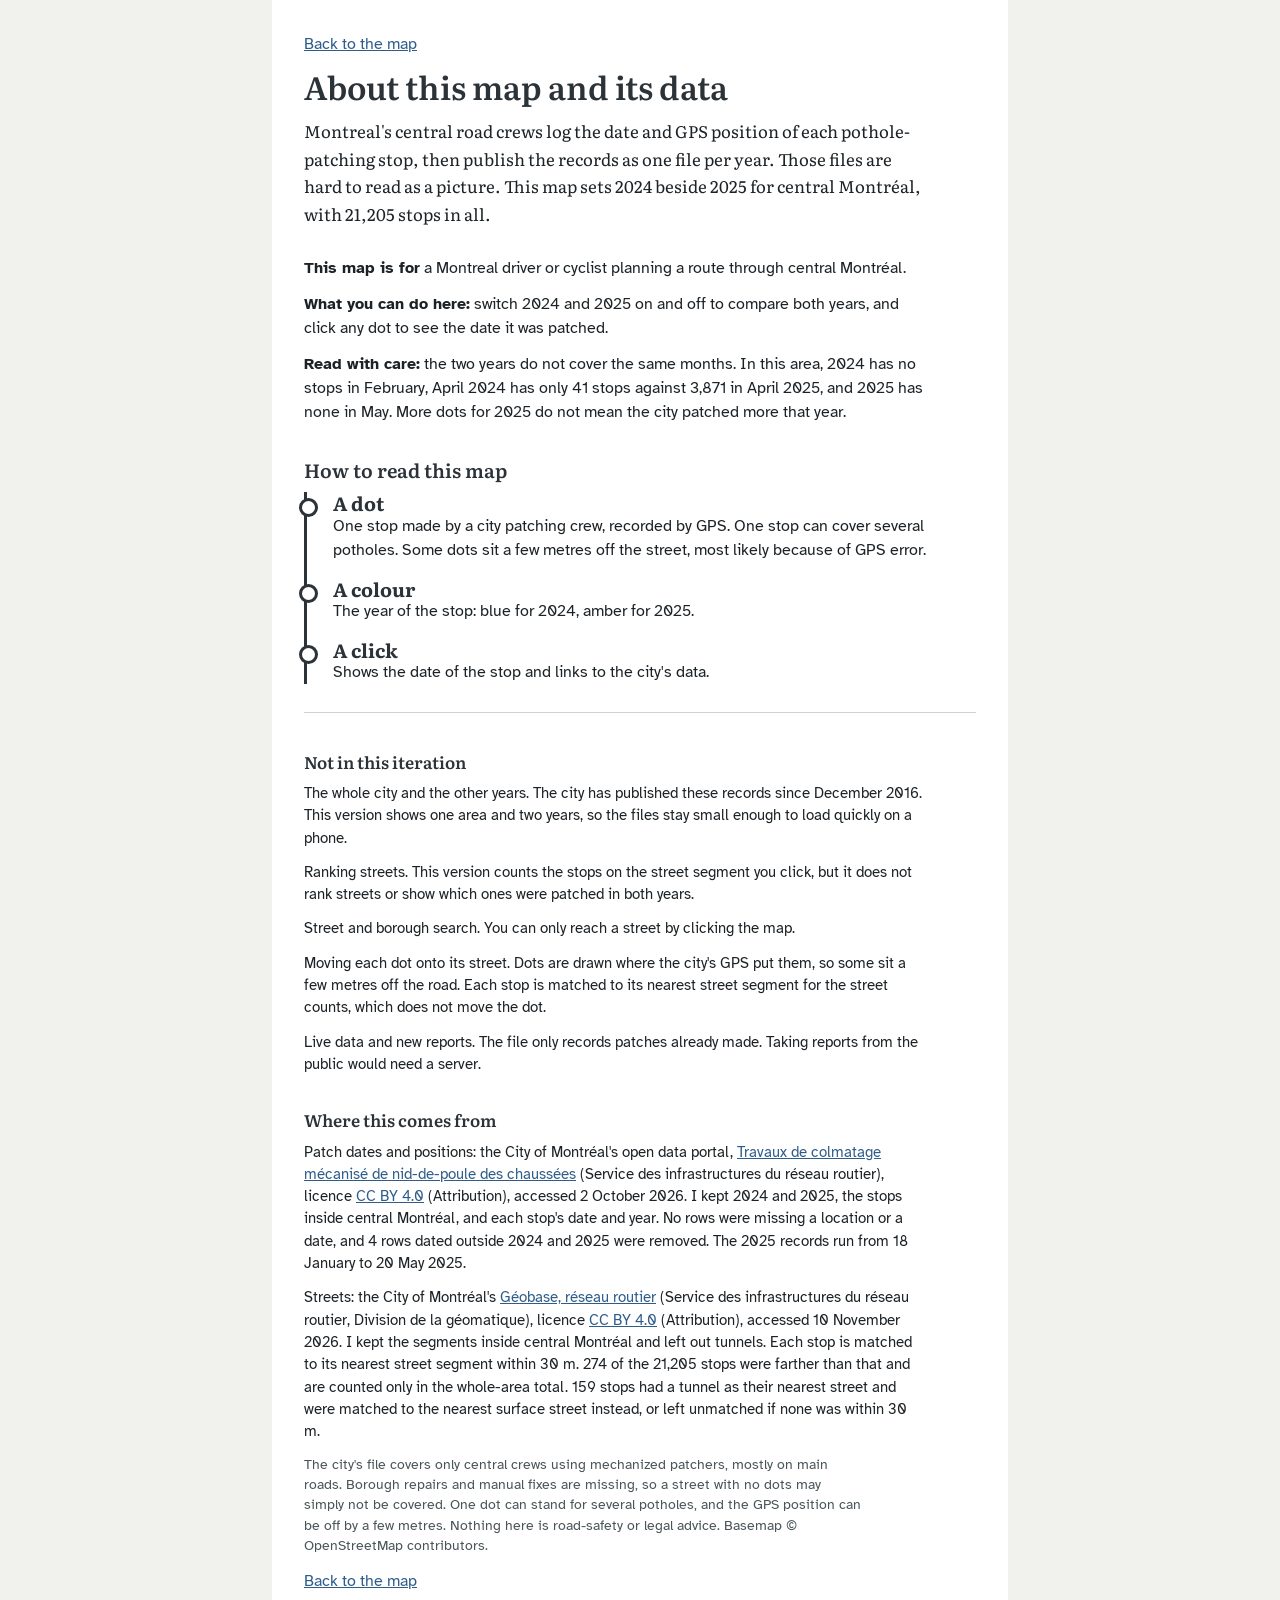
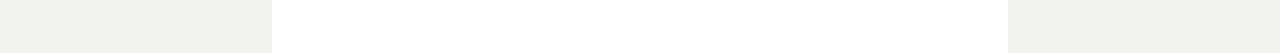
==== site/about.html @ 50cca0fa "Split the site into a map page and an About page, with a header and one-line instructions (A3 step 9" ====
<!doctype html>
<html lang="en">
<head>
<meta charset="utf-8">
<meta name="viewport" content="width=device-width, initial-scale=1">
<title>About this map: Montreal pothole patches</title>
<link rel="icon" href="data:,">
<link rel="preconnect" href="https://fonts.googleapis.com">
<link rel="stylesheet" href="https://fonts.googleapis.com/css2?family=Atkinson+Hyperlegible:wght@400;700&family=Literata:opsz,wght@7..72,400;7..72,600;7..72,700&display=swap">
<link rel="stylesheet" href="style.css">
</head>
<body class="about-page">

<main class="story">
  <p><a href="index.html">Back to the map</a></p>
  <h1>About this map and its data</h1>

  <p class="lede">Montreal's central road crews log the date and GPS position of each pothole-patching stop, then publish the records as one file per year. Those files are hard to read as a picture. This map sets 2024 beside 2025 for central Montréal, with 21,205 stops in all.</p>

  <p><strong>This map is for</strong> a Montreal driver or cyclist planning a route through central Montréal.</p>
  <p><strong>What you can do here:</strong> switch 2024 and 2025 on and off to compare both years, and click any dot to see the date it was patched.</p>

  <p><strong>Read with care:</strong> the two years do not cover the same months. In this area, 2024 has no stops in February, April 2024 has only 41 stops against 3,871 in April 2025, and 2025 has none in May. More dots for 2025 do not mean the city patched more that year.</p>

  <h2>How to read this map</h2>
  <ol class="steps">
    <li><span class="yr">A dot</span>One stop made by a city patching crew, recorded by GPS. One stop can cover several potholes. Some dots sit a few metres off the street, most likely because of GPS error.</li>
    <li><span class="yr">A colour</span>The year of the stop: blue for 2024, amber for 2025.</li>
    <li><span class="yr">A click</span>Shows the date of the stop and links to the city's data.</li>
  </ol>

  <section class="aside">
    <h2>Not in this iteration</h2>
    <p>The whole city and the other years. The city has published these records since December 2016. This version shows one area and two years, so the files stay small enough to load quickly on a phone.</p>
    <p>Ranking streets. This version counts the stops on the street segment you click, but it does not rank streets or show which ones were patched in both years.</p>
    <p>Street and borough search. You can only reach a street by clicking the map.</p>
    <p>Moving each dot onto its street. Dots are drawn where the city's GPS put them, so some sit a few metres off the road. Each stop is matched to its nearest street segment for the street counts, which does not move the dot.</p>
    <p>Live data and new reports. The file only records patches already made. Taking reports from the public would need a server.</p>

    <h2>Where this comes from</h2>
    <p>Patch dates and positions: the City of Montréal's open data portal, <a href="https://donnees.montreal.ca/dataset/refection-de-chaussee-par-remplissage-mecanise-de-nid-de-poule">Travaux de colmatage mécanisé de nid-de-poule des chaussées</a> (Service des infrastructures du réseau routier), licence <a href="https://creativecommons.org/licenses/by/4.0/">CC BY 4.0</a> (Attribution), accessed 2 October 2026. I kept 2024 and 2025, the stops inside central Montréal, and each stop's date and year. No rows were missing a location or a date, and 4 rows dated outside 2024 and 2025 were removed. The 2025 records run from 18 January to 20 May 2025.</p>
    <p>Streets: the City of Montréal's <a href="https://donnees.montreal.ca/dataset/geobase">Géobase, réseau routier</a> (Service des infrastructures du réseau routier, Division de la géomatique), licence <a href="https://creativecommons.org/licenses/by/4.0/">CC BY 4.0</a> (Attribution), accessed 10 November 2026. I kept the segments inside central Montréal and left out tunnels. Each stop is matched to its nearest street segment within 30 m. 274 of the 21,205 stops were farther than that and are counted only in the whole-area total. 159 stops had a tunnel as their nearest street and were matched to the nearest surface street instead, or left unmatched if none was within 30 m.</p>
    <p class="note">The city's file covers only central crews using mechanized patchers, mostly on main roads. Borough repairs and manual fixes are missing, so a street with no dots may simply not be covered. One dot can stand for several potholes, and the GPS position can be off by a few metres. Nothing here is road-safety or legal advice. Basemap © OpenStreetMap contributors.</p>
  </section>

  <p><a href="index.html">Back to the map</a></p>
</main>

</body>
</html>
---- site/style.css ----
/* Montreal pothole patches
   Palette drawn from the subject: asphalt for the page, a steel blue for 2024
   and a road-works amber for 2025 (blue and amber stay apart for most colour-blind readers). */
:root {
  --asphalt: #2B3238;
  --fog: #F1F1EE;
  --blue: #2F5D8A;
  --amber: #D9820B;
  --ink: #1C2226;
  --line: #CFD2D0;
  --serif: "Literata", Georgia, "Times New Roman", serif;
  --sans: "Atkinson Hyperlegible", "Segoe UI", system-ui, sans-serif;
}
* { box-sizing: border-box; }
html, body { height: 100%; margin: 0; }
body { background: var(--fog); color: var(--ink); font-family: var(--sans); font-size: 16px; line-height: 1.5; }
a { color: var(--blue); }
a:focus-visible, button:focus-visible { outline: 3px solid var(--amber); outline-offset: 2px; }

.page { display: grid; grid-template-columns: minmax(320px, 440px) 1fr; height: 100vh; }
.story { overflow-y: auto; padding: 32px 32px 48px; border-right: 1px solid var(--line); background: #fff; }
.story h1 { font-family: var(--serif); font-weight: 600; font-size: 2rem; line-height: 1.15; margin: 0 0 12px; color: var(--asphalt); }
.story .lede { font-family: var(--serif); font-size: 1.05rem; line-height: 1.65; margin: 0 0 28px; }
.story h2 { font-family: var(--serif); font-size: 1.2rem; font-weight: 600; margin: 32px 0 8px; color: var(--asphalt); }
.story p { max-width: 62ch; margin: 0 0 12px; }

/* "How to read this map" is the page's one bold element: three labelled steps. */
.steps { list-style: none; margin: 8px 0 8px; padding: 0 0 0 18px; border-left: 3px solid var(--asphalt); }
.steps li { position: relative; margin: 0 0 16px; padding-left: 8px; }
.steps li::before { content: ""; position: absolute; left: -26px; top: 6px; width: 13px; height: 13px; border-radius: 50%; background: #fff; border: 3px solid var(--asphalt); }
.steps .yr { font-family: var(--serif); font-weight: 700; font-size: 1.2rem; color: var(--asphalt); display: block; line-height: 1.1; }

.aside { border-top: 1px solid var(--line); margin-top: 28px; padding-top: 4px; font-size: 0.93rem; }
.aside h2 { font-size: 1.05rem; }

.mapwrap { position: relative; display: grid; grid-template-rows: auto 1fr; min-height: 0; }
.controls { display: flex; flex-wrap: wrap; gap: 8px; align-items: center; padding: 12px 16px; background: var(--fog); border-bottom: 1px solid var(--line); }
.controls .label { font-weight: 700; margin-right: 4px; }
#filters { display: contents; }
.chip { font: inherit; font-size: 0.92rem; border: 2px solid var(--c); background: #fff; color: var(--ink); padding: 5px 12px 5px 30px; border-radius: 999px; cursor: pointer; position: relative; }
.chip::before { content: ""; position: absolute; left: 10px; top: 50%; width: 12px; height: 12px; margin-top: -6px; border-radius: 50%; background: var(--c); }
.chip[aria-pressed="false"] { opacity: 0.45; }
.chip.reset { --c: var(--asphalt); padding-left: 12px; }
.chip.reset::before { display: none; }
#map { width: 100%; height: 100%; min-height: 360px; }

.panel { position: absolute; right: 16px; bottom: 16px; width: min(380px, calc(100% - 32px)); background: #fff; border-left: 6px solid var(--c, var(--asphalt)); padding: 16px 18px; box-shadow: 0 6px 24px rgba(28,34,38,.18); z-index: 500; }
.panel[hidden] { display: none; }
.panel h3 { font-family: var(--serif); margin: 0 0 4px; font-size: 1.15rem; }
.panel .status { font-size: 0.88rem; color: #4a5559; margin: 0 0 8px; }
.panel p { margin: 0 0 10px; }
.panel .close { position: absolute; top: 8px; right: 10px; border: 0; background: none; font-size: 1.4rem; line-height: 1; cursor: pointer; color: var(--ink); }

.note { font-size: 0.85rem; color: #4a5559; }

@media (max-width: 860px) {
  .page { grid-template-columns: 1fr; height: auto; }
  .mapwrap { order: -1; }   /* on a phone, the map comes first */
  .story { border-right: 0; border-top: 1px solid var(--line); }
  #map { height: 62vh; }
}
@media (prefers-reduced-motion: reduce) { * { transition: none !important; animation: none !important; } }

/* A3 dashboard: counts for the whole area, or for the street the reader chose */
.dash { border: 1px solid var(--line); border-left: 6px solid var(--asphalt); padding: 14px 16px; margin: 0 0 24px; }
.dash h2 { margin: 0 0 2px; font-size: 1.15rem; }
.dash h3 { margin: 16px 0 6px; font-family: var(--sans); font-size: 0.95rem; }
.dash .sub { margin: 0 0 10px; font-size: 0.85rem; color: #4a5559; }
.dash .big { margin: 0; font-family: var(--serif); font-size: 2.6rem; font-weight: 700; line-height: 1; color: var(--asphalt); }
.dash .big-label { margin: 2px 0 10px; font-size: 0.9rem; color: #4a5559; }
.dash .msg { margin: 8px 0; padding: 8px 10px; background: var(--fog); font-size: 0.9rem; }
.dash .msg[hidden] { display: none; }
.dash .msg.alert { font-weight: 700; background: #FFF1CC; border-left: 4px solid var(--amber); color: var(--ink); }
.dash .bar-row { display: grid; grid-template-columns: 2.6rem 1fr 4rem; gap: 8px; align-items: center; margin: 4px 0; font-size: 0.9rem; }
.dash .bar-track { display: block; height: 18px; background: var(--fog); }
.dash .bar-fill { display: block; height: 100%; background: var(--c); }
.dash .bar-num { text-align: right; }
.dash .months { display: grid; grid-template-columns: repeat(5, 1fr); gap: 6px; }
.dash .month { text-align: center; font-size: 0.8rem; }
.dash .month-bars { display: flex; justify-content: center; align-items: flex-end; gap: 3px; height: 110px; border-bottom: 1px solid var(--line); }
.dash .bar { display: block; width: 16px; background: var(--c); }
.dash .month-name { margin-top: 2px; font-weight: 700; }
.dash .nums { color: #4a5559; }
.dash .nums div::before { content: ""; display: inline-block; width: 8px; height: 8px; margin-right: 4px; background: var(--c); }
.dash .key { margin: 8px 0 12px; }

/* the dashboard's title row: the street name on the left, the reset button on the right */
.dash-head { display: flex; justify-content: space-between; align-items: flex-start; flex-wrap: wrap; gap: 8px; margin-bottom: 2px; }
.dash-head h2 { flex: 1 1 10rem; margin: 0; }
.dash-head .chip { flex-shrink: 0; }

/* when no street is selected, hide the numbers and charts so nothing old is left on screen */
.dash.empty .big, .dash.empty .big-label, .dash.empty h3, .dash.empty #dash-years, .dash.empty .months, .dash.empty .key { display: none; }

/* the popup that opens beside a clicked dot */
.stop-popup { border-left: 4px solid var(--c); padding-left: 8px; font-family: var(--sans); font-size: 0.9rem; line-height: 1.4; }
.stop-popup strong { font-family: var(--serif); font-size: 1rem; }
.stop-popup p { margin: 4px 0; }
.stop-popup .status { color: #4a5559; font-size: 0.85rem; }

/* on a phone, put the dashboard right under the map so a tapped street's answer is on screen */
@media (max-width: 860px) {
  .story { display: flex; flex-direction: column; }
  .story .dash { order: -1; }          /* the dashboard goes first, ahead of the title and the story text */
  #map { height: 50vh; }               /* a slightly shorter map leaves room for the answer below it */
} 

/* ---- the page split: a map page and an About page ---- */
body.map-page { display: flex; flex-direction: column; }
.topbar { flex: none; padding: 10px 16px; background: #fff; border-bottom: 1px solid var(--line); }
.topbar h1 { margin: 0; font-family: var(--serif); font-weight: 600; font-size: 1.2rem; line-height: 1.25; color: var(--asphalt); }
.topbar p { margin: 4px 0 0; font-size: 0.9rem; }
.map-page .page { flex: 1 1 auto; min-height: 0; height: auto; grid-template-rows: minmax(0, 1fr); }   /* fills what the header leaves */
.map-page .story { padding: 16px 16px 32px; }
.story .foot { margin-top: 4px; }

/* the About page: one readable column */
body.about-page { height: auto; min-height: 100%; }
.about-page .story { height: auto; overflow: visible; max-width: 46rem; margin: 0 auto; border-right: 0; min-height: 100vh; }

@media (max-width: 860px) {
  html, body { height: auto; }
  body.map-page { display: block; }
  .map-page .page { grid-template-rows: auto; }
  .topbar h1 { font-size: 1.05rem; }
  .about-page .story { display: block; padding: 24px 20px 40px; }
}
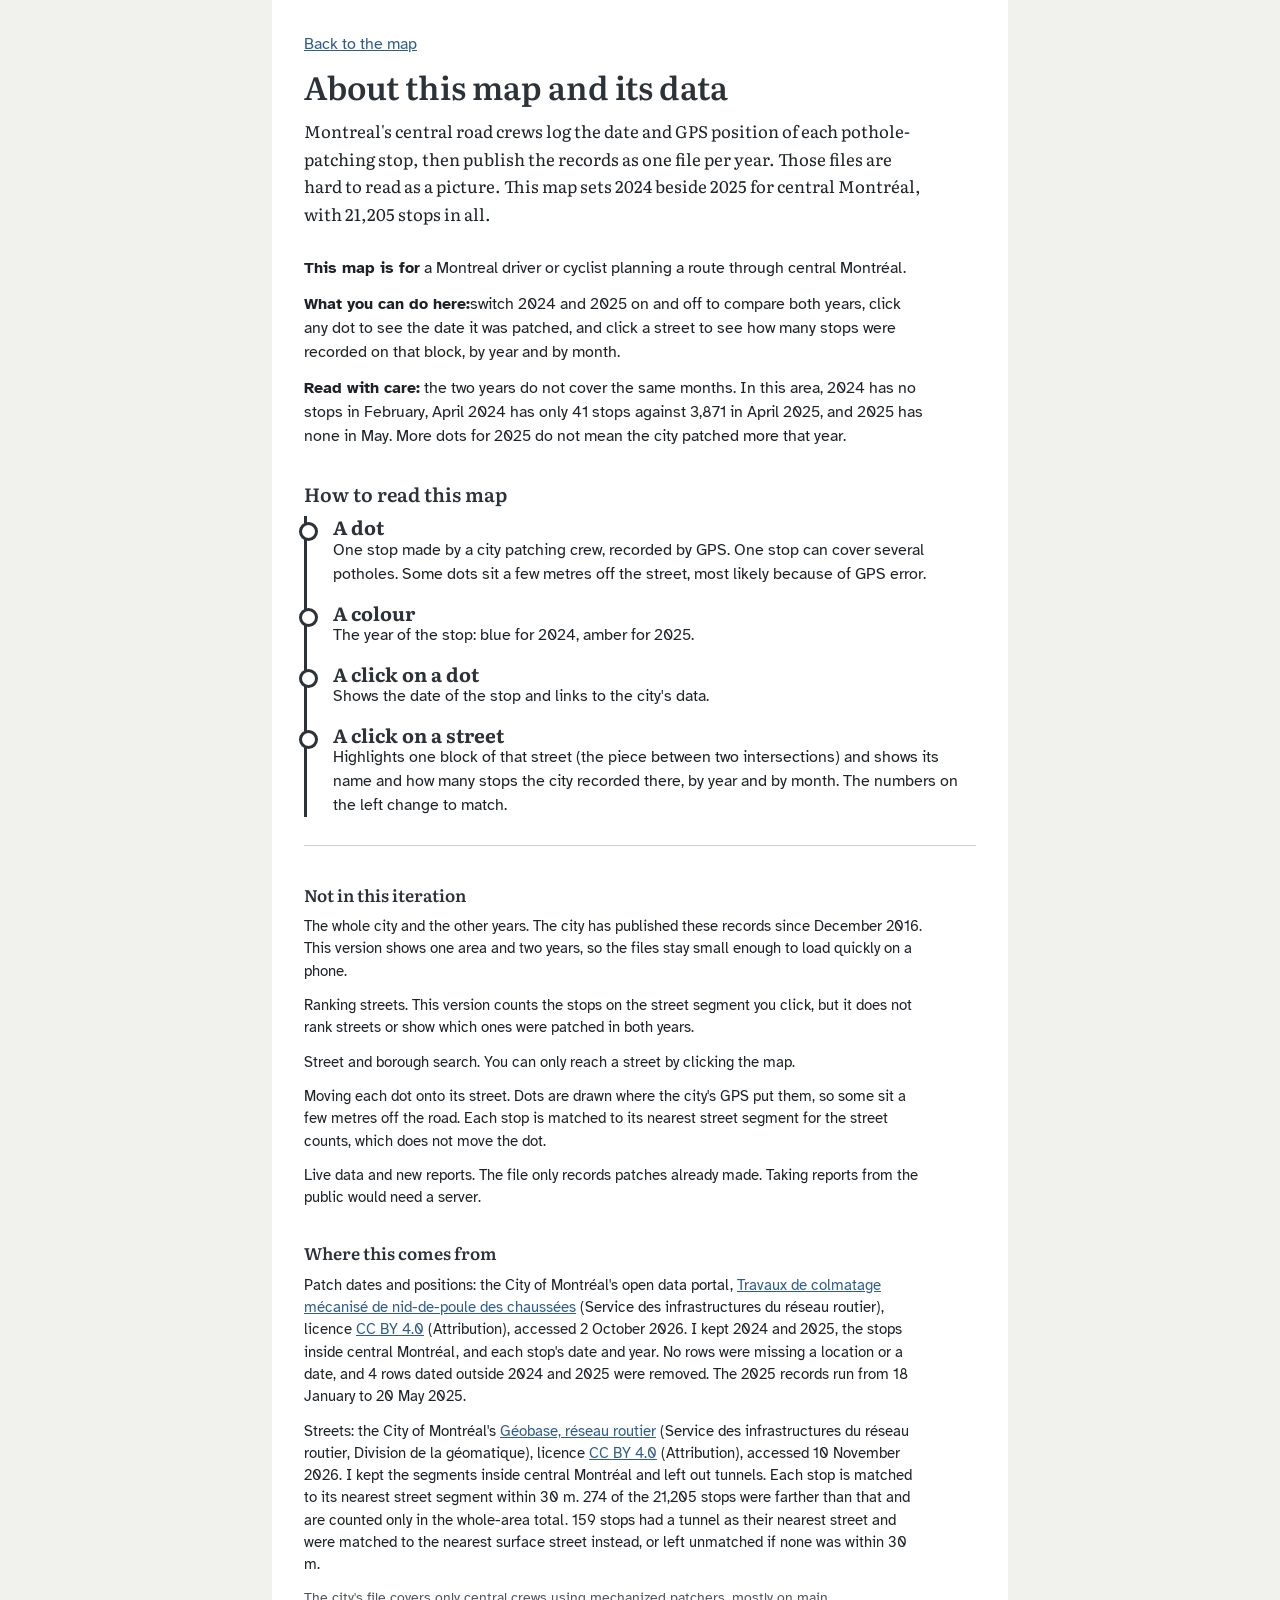
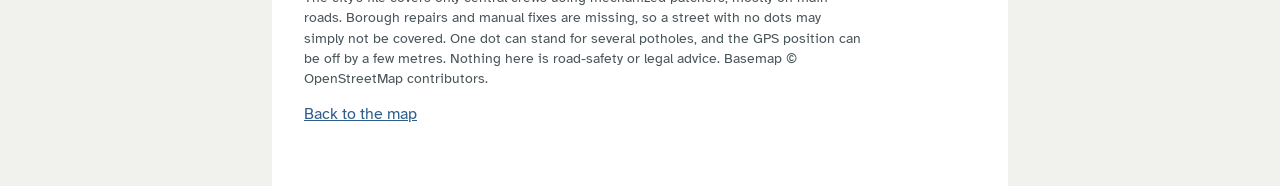
==== commit d9cff5d2: "About page: describe the street click and correct the Géobase access date" ====
--- a/site/about.html
+++ b/site/about.html
@@ -18,7 +18,7 @@
   <p class="lede">Montreal's central road crews log the date and GPS position of each pothole-patching stop, then publish the records as one file per year. Those files are hard to read as a picture. This map sets 2024 beside 2025 for central Montréal, with 21,205 stops in all.</p>
 
   <p><strong>This map is for</strong> a Montreal driver or cyclist planning a route through central Montréal.</p>
-  <p><strong>What you can do here:</strong> switch 2024 and 2025 on and off to compare both years, and click any dot to see the date it was patched.</p>
+  <p><strong>What you can do here:</strong>switch 2024 and 2025 on and off to compare both years, click any dot to see the date it was patched, and click a street to see how many stops were recorded on that block, by year and by month.</p>
 
   <p><strong>Read with care:</strong> the two years do not cover the same months. In this area, 2024 has no stops in February, April 2024 has only 41 stops against 3,871 in April 2025, and 2025 has none in May. More dots for 2025 do not mean the city patched more that year.</p>
 
@@ -26,7 +26,8 @@
   <ol class="steps">
     <li><span class="yr">A dot</span>One stop made by a city patching crew, recorded by GPS. One stop can cover several potholes. Some dots sit a few metres off the street, most likely because of GPS error.</li>
     <li><span class="yr">A colour</span>The year of the stop: blue for 2024, amber for 2025.</li>
-    <li><span class="yr">A click</span>Shows the date of the stop and links to the city's data.</li>
+    <li><span class="yr">A click on a dot</span>Shows the date of the stop and links to the city's data.</li>
+    <li><span class="yr">A click on a street</span>Highlights one block of that street (the piece between two intersections) and shows its name and how many stops the city recorded there, by year and by month. The numbers on the left change to match.</li>
   </ol>
 
   <section class="aside">
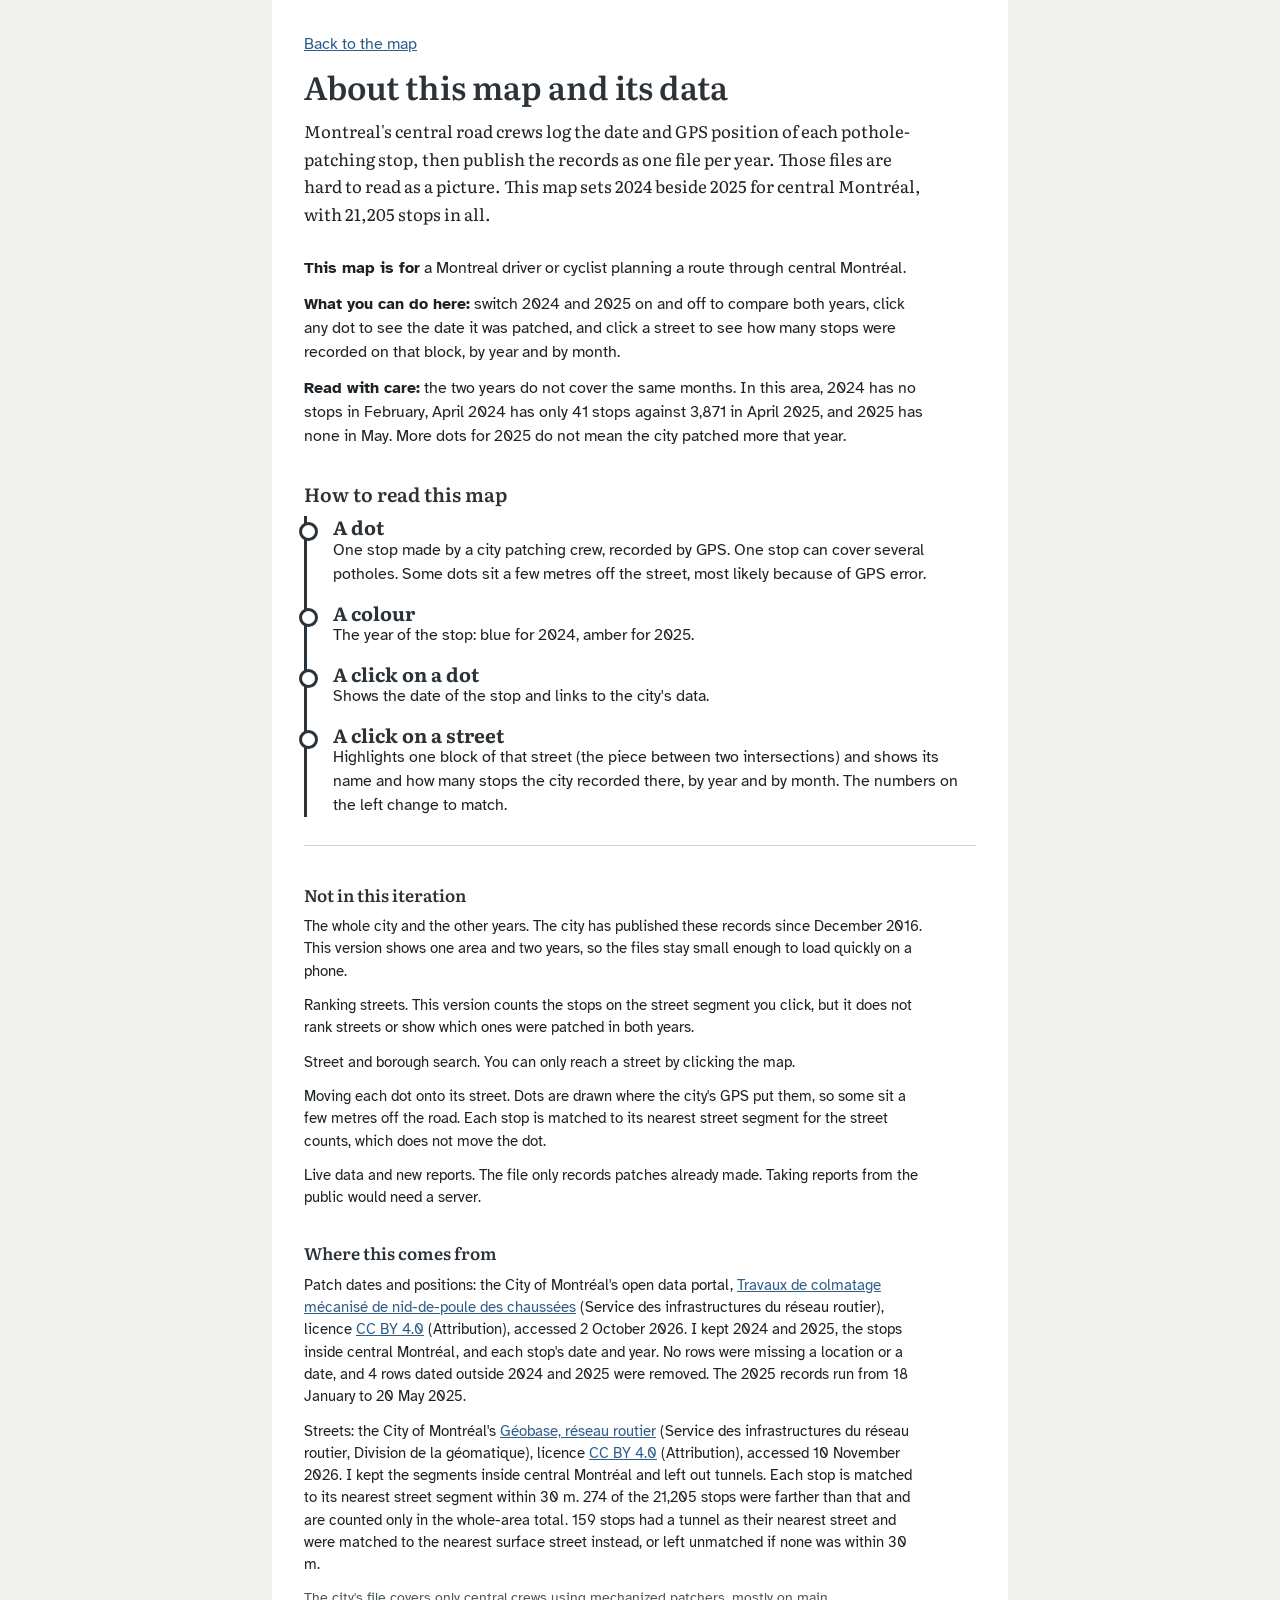
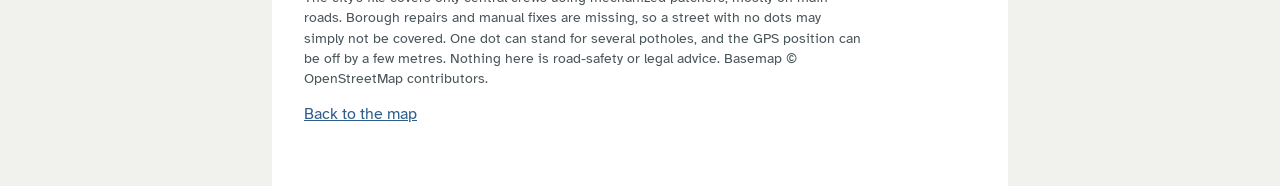
==== commit a628550e: "Fix a typo on the About page" ====
--- a/site/about.html
+++ b/site/about.html
@@ -18,7 +18,7 @@
   <p class="lede">Montreal's central road crews log the date and GPS position of each pothole-patching stop, then publish the records as one file per year. Those files are hard to read as a picture. This map sets 2024 beside 2025 for central Montréal, with 21,205 stops in all.</p>
 
   <p><strong>This map is for</strong> a Montreal driver or cyclist planning a route through central Montréal.</p>
-  <p><strong>What you can do here:</strong>switch 2024 and 2025 on and off to compare both years, click any dot to see the date it was patched, and click a street to see how many stops were recorded on that block, by year and by month.</p>
+  <p><strong>What you can do here:</strong> switch 2024 and 2025 on and off to compare both years, click any dot to see the date it was patched, and click a street to see how many stops were recorded on that block, by year and by month.</p>
 
   <p><strong>Read with care:</strong> the two years do not cover the same months. In this area, 2024 has no stops in February, April 2024 has only 41 stops against 3,871 in April 2025, and 2025 has none in May. More dots for 2025 do not mean the city patched more that year.</p>
 
--- a/site/style.css
+++ b/site/style.css
@@ -124,4 +124,15 @@
   .map-page .page { grid-template-rows: auto; }
   .topbar h1 { font-size: 1.05rem; }
   .about-page .story { display: block; padding: 24px 20px 40px; }
+}
+
+/* A3 Part 3 fix: on a phone, make the top of the dashboard visible under the map without scrolling */
+@media (max-width: 860px) {
+  .topbar { padding: 8px 16px; }
+  .topbar p { font-size: 0.85rem; margin-top: 2px; }
+  .controls { padding: 8px 16px; gap: 6px; }
+  .chip { font-size: 0.85rem; padding: 3px 10px 3px 26px; }
+  .chip.reset { padding-left: 10px; }
+  #map { height: 34vh; min-height: 220px; }     /* min-height replaces the 360px floor set earlier in this file */
+  .map-page .story { padding-top: 12px; }
 }
